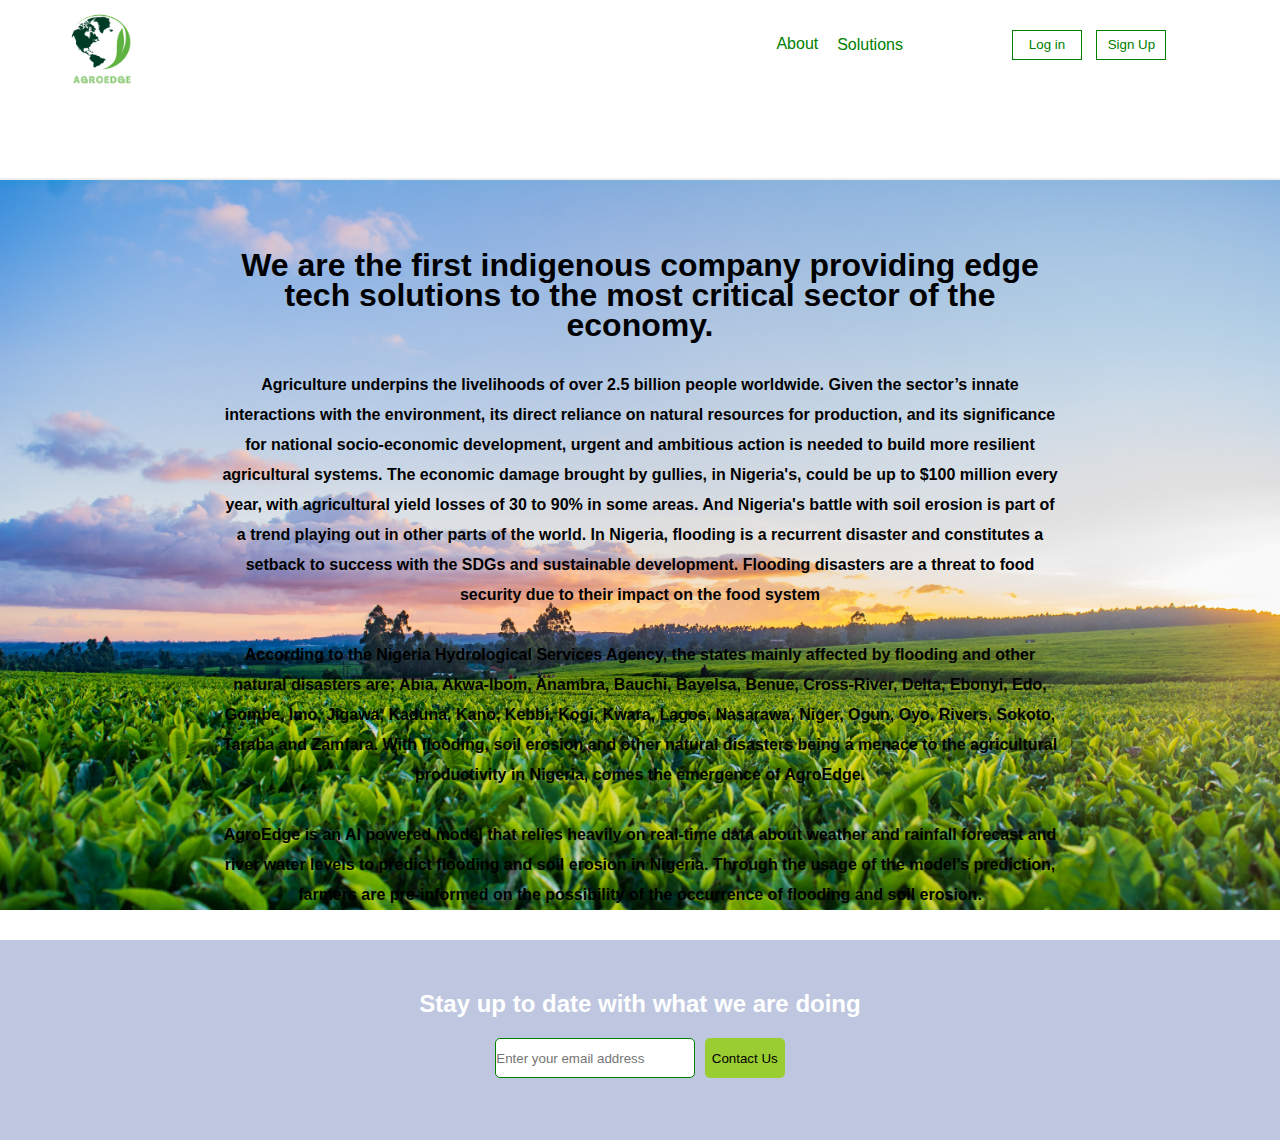
==== Frontend/about.html @ 1a963ea5 "hacklab project commit" ====
<!DOCTYPE html>
<html lang="en">
<head>
    <meta charset="UTF-8">
    <meta http-equiv="X-UA-Compatible" content="IE=edge">
    <meta name="viewport" content="width=device-width, initial-scale=1.0">
    <title>AgroEdge | About</title>
    <link rel="stylesheet" href="Styles/style.css">

    <Script src="Scripts/script.js" async></Script>
</head>
<body>
    
    <header id="header">
        <div class="logo">
           <a href="index.html"><img src="images/Agroedge.png" alt="logo" width="100px" height="90px"> </a> 
        </div>
        <div class="nav">
            <ul>
                <a href="About.html"> <li>About</li></a> 
                <a href="Solutions.html"><li>Solutions</li></a> 
            </ul>
            <button><a href="login.html"> Log in </a> </button>
            <button><a href="login.html"> Sign Up </a> </button>
        </div>
    </header>

    <div class="dummy"></div>
    <section class="about">

        <div class="container">
        <h1>We are the first indigenous company providing edge tech solutions to the most critical sector of the
            economy. 
        </h1>

        <p>Agriculture underpins the livelihoods of over 2.5 billion people worldwide. Given the sector’s innate interactions with the environment, its direct reliance on natural resources for production, and its significance for national socio-economic development, urgent and ambitious action is needed to build more resilient agricultural systems.
The economic damage brought by gullies, in Nigeria's, could be up to $100 million every year, with agricultural yield losses of 30 to 90% in some areas. And Nigeria's battle with soil erosion is part of a trend playing out in other parts of the world.  In Nigeria, flooding is a recurrent disaster and constitutes a setback to success with the SDGs and sustainable development. Flooding disasters are a threat to food security due to their impact on the food system

<p>
According to the Nigeria Hydrological Services Agency, the states mainly affected by flooding and other natural disasters are; Abia, Akwa-Ibom, Anambra, Bauchi, Bayelsa, Benue, Cross-River, Delta, Ebonyi, Edo, Gombe, Imo, Jigawa, Kaduna, Kano, Kebbi, Kogi, Kwara, Lagos, Nasarawa, Niger,  Ogun, Oyo, Rivers, Sokoto, Taraba and Zamfara.
With flooding, soil erosion and other natural disasters being a menace to the agricultural productivity in Nigeria, comes the emergence of AgroEdge.</p>

<p>
AgroEdge is an AI powered model that relies heavily on real-time data about weather and rainfall forecast and river water levels to predict flooding and soil erosion in Nigeria.
Through the usage of the model’s prediction, farmers are pre-informed on the possibility of the occurrence of flooding and soil erosion. </p>
        </p>

        </div>
    </section>

    <footer id="footer">

        <div class="top_">
        <h2>Stay up to date with what we are doing</h2>
        <input type="text" name="" placeholder="Enter your email address" id="input"> <button id="contact">Contact Us</button>
    </div>

    <div class="bottom_">
    </div>
    </footer>
</body>
</html>
---- Frontend/Styles/style.css ----
* , *::before, *::after {
    box-sizing: border-box;
    padding: 0;
    margin: 0;
}

body {
    font-family: -apple-system, BlinkMacSystemFont, 'Segoe UI', 'Roboto', 'Oxygen',
    'Ubuntu', 'Cantarell', 'Fira Sans', 'Droid Sans', 'Helvetica Neue',
    sans-serif;
  -webkit-font-smoothing: antialiased;
  -moz-osx-font-smoothing: grayscale;
}

header {
    width: 100%;
    height: 20vh;
    color: green;
    background-color: #fff;
    display: flex;
    padding: 30px;
    border-bottom: 2px inset;
    position: fixed;
  top: 0%;
  transition: top 0.3s; 
}
.dummy {
    width: 100%;
    height: 20vh;
}

header .logo {
    flex-basis: 60%;
    position: relative;
    top: -25px;
}
.header .nav {
    float: right;
}
.nav button {
  position: relative;
  left: 240px;
  top: -30px;
  width: 70px;
  height: 30px;
  white-space: nowrap;
  margin-left: 10px;
  background-color: #fff;
  border: 1px solid green;
}
.nav button:hover {
    background-color: seagreen;
    border: none;
    color: #fff;
}
ul {
    display: flex;
    /* position: absolute;
    left: 20%; */
    width: 90%;
    white-space: nowrap;
}
li {
    list-style-type: none;
    margin: 2%;
    margin-left: 10px;
    display: inline-block;
}
li:hover {
    color: darkgreen;
    border-bottom: 1.5px solid green;
}
a {
    text-decoration: none;
    margin: 3%;
    color: green;
}

/** First Section **/
.welcome {
    margin-top: 0.2px;
    height: 90vh;
    width: 100%;
    background-image: url('../images/large-green-rice-field-with-green-rice-plants-rows.jpg');
    background-size: cover;
}

.welcome h1 {
    color: #fff;
    margin: auto;
    text-align: center;
    font-size: xxx-large;
    position: relative;
    font-weight: bolder;
    top: 100px;
    letter-spacing: 8px;
}
.welcome p {
    color: #fff;
    margin: auto;
    text-align: center;
    position: relative;
    top: 140px;
    font-size: larger;
    font-weight: 900;
    line-height: 40px;
    letter-spacing: 3px;
}

.show {
    display: block;
}
.hide {
    display: none;
}

/***Second Section **/

#sec-section {
    height: 250px;
    text-align: center;
    line-height: 35px;
    padding-top: 40px;
}
#sec-section button{
    width: 100px;
    height: 30px;
    margin: 30px;
    color: #fff;
    background-color: yellowgreen;
    border: none;
    border-radius: 10px;
    cursor: pointer;
}


/** Third Section **/
#third-section {
    height: 500px;
    background-image: url('../images/WhatsApp\ Image\ 2022-06-11\ at\ 6.59.58\ AM.jpeg');
    background-size: cover;
    text-align: center;
    color: #fff;
    padding-top: 180px;
}
#third-section button {
    width: 100px;
    height: 30px;
    margin: 30px;
    margin-left: 120px;
    color: #fff;
    background-color: yellowgreen;
    border: none;
    border-radius: 10px;
    cursor: pointer;
}

/**Footer Styles **/


footer {
    height: 200px;
    margin: 0;
    padding: 0;
    background-color: rgb(190, 199, 223);
color: #fff;
}

footer .top_ {
text-align: center;
height: 80%;
}
footer .top_ h2 {
    position: relative;
    top: 50px;
}
footer .top_ #input, #contact {
    position: relative;
    top: 70px;

}
#input {
    height: 40px;
    width: 200px;
    border: none;
    border: 1px solid green;
    border-radius: 5px;
    margin-right: 5px;
}
#contact {
    height: 40px;
    width: 80px; 
    position: relative;
    background-color: yellowgreen;
    cursor: pointer;
    border: none;
    border-radius: 5px;
}


/***About Page Styles ***/
.about {
    padding-top: 40px;
    background-image: url('../images/About_background.jpg');
    background-size: cover;
    color: black;
    font-weight: 700;
}

.about .container {
    width: 70%;
    text-align: center;
    margin: auto;
    line-height: 30px;
}
.about h1 {
    margin: 30px;
}
.about  p {
    font-weight: 600;
    margin: 30px;
}
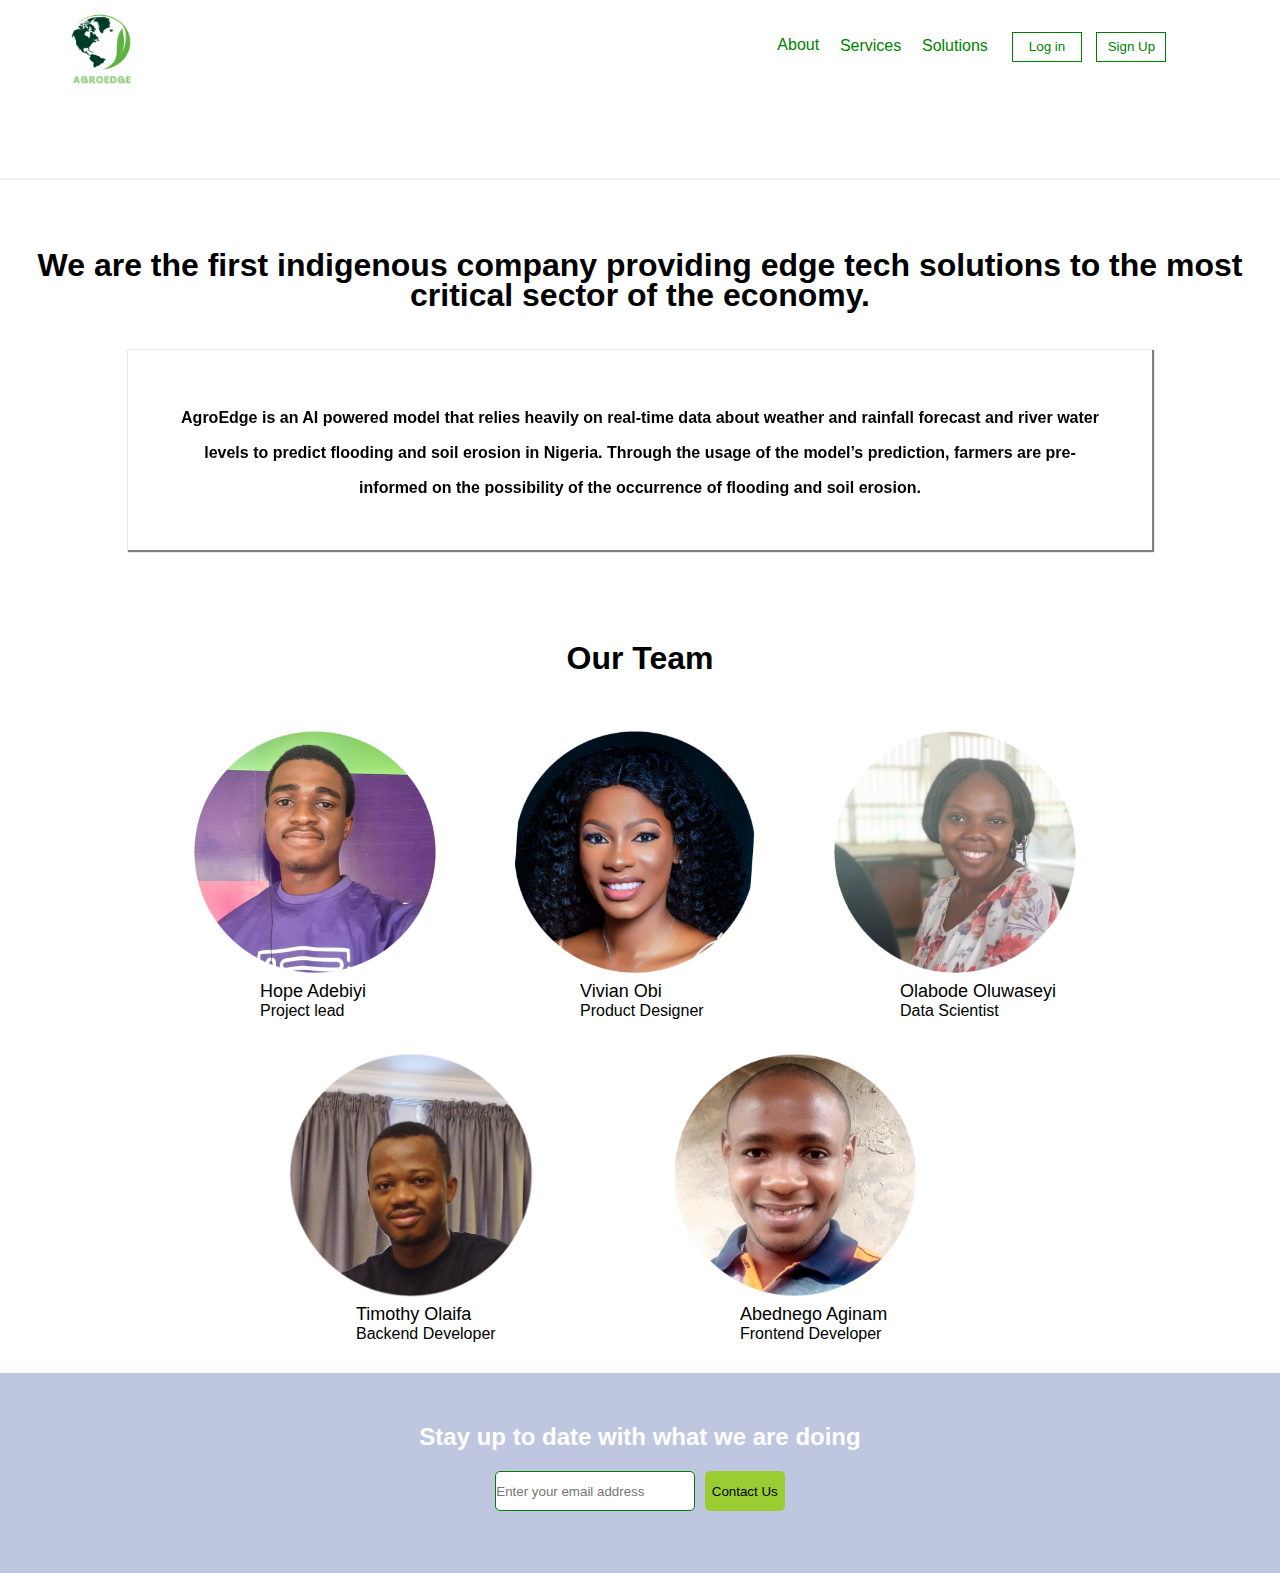
==== commit 4c8044ec: "first upload" ====
--- a/Frontend/about.html
+++ b/Frontend/about.html
@@ -17,7 +17,8 @@
         </div>
         <div class="nav">
             <ul>
-                <a href="About.html"> <li>About</li></a> 
+                <a href="about.html"> <li>About</li></a> 
+                <a href="services.html"> <li>Services</li></a> 
                 <a href="Solutions.html"><li>Solutions</li></a> 
             </ul>
             <button><a href="login.html"> Log in </a> </button>
@@ -33,19 +34,58 @@
             economy. 
         </h1>
 
-        <p>Agriculture underpins the livelihoods of over 2.5 billion people worldwide. Given the sector’s innate interactions with the environment, its direct reliance on natural resources for production, and its significance for national socio-economic development, urgent and ambitious action is needed to build more resilient agricultural systems.
-The economic damage brought by gullies, in Nigeria's, could be up to $100 million every year, with agricultural yield losses of 30 to 90% in some areas. And Nigeria's battle with soil erosion is part of a trend playing out in other parts of the world.  In Nigeria, flooding is a recurrent disaster and constitutes a setback to success with the SDGs and sustainable development. Flooding disasters are a threat to food security due to their impact on the food system
 
-<p>
-According to the Nigeria Hydrological Services Agency, the states mainly affected by flooding and other natural disasters are; Abia, Akwa-Ibom, Anambra, Bauchi, Bayelsa, Benue, Cross-River, Delta, Ebonyi, Edo, Gombe, Imo, Jigawa, Kaduna, Kano, Kebbi, Kogi, Kwara, Lagos, Nasarawa, Niger,  Ogun, Oyo, Rivers, Sokoto, Taraba and Zamfara.
-With flooding, soil erosion and other natural disasters being a menace to the agricultural productivity in Nigeria, comes the emergence of AgroEdge.</p>
-
+<div class="card">
 <p>
 AgroEdge is an AI powered model that relies heavily on real-time data about weather and rainfall forecast and river water levels to predict flooding and soil erosion in Nigeria.
 Through the usage of the model’s prediction, farmers are pre-informed on the possibility of the occurrence of flooding and soil erosion. </p>
         </p>
+    </div>
+        </div>
+    </section>
 
+
+    <section class="team">
+        <h1>Our Team</h1>
+
+        <div class="row-1">
+            <div class="img-cont">
+            <img src="images/Team VOATH pics/Hope Adebiyi.png" alt="">
+            <p>Hope Adebiyi</p>
+            <small>Project lead</small>
         </div>
+
+        <div class="img-cont">
+            <img src="images/Team VOATH pics/Obi Vivian Ifunanyachukwu.png" alt="">
+            <p>Vivian Obi</p>
+            <small>Product Designer</small>
+        </div>
+
+        <div class="img-cont">
+            <img src="images/Team VOATH pics/Olabode Oluwaseyi.png" alt="">
+            <p>Olabode Oluwaseyi</p>
+            <small>Data Scientist</small>
+        </div>
+        </div>
+
+
+        <div class="row-2">
+
+            <div class="img-cont">
+            <img src="images/Team VOATH pics/Timothy Olaifa.png" alt="">
+            <p>Timothy Olaifa</p>
+            <small>Backend Developer</small>
+        </div>
+
+        <div class="img-cont">
+            <img src="images/Team VOATH pics/Abednego Aginam.png" alt="">
+            <p>Abednego Aginam</p>
+            <small>Frontend Developer</small>
+        </div>
+        </div>
+       
+
+
     </section>
 
     <footer id="footer">
--- a/Frontend/Styles/style.css
+++ b/Frontend/Styles/style.css
@@ -2,6 +2,10 @@
     box-sizing: border-box;
     padding: 0;
     margin: 0;
+}
+
+html {
+    scroll-behavior: smooth;
 }
 
 body {
@@ -48,7 +52,7 @@
   background-color: #fff;
   border: 1px solid green;
 }
-.nav button:hover {
+button:hover {
     background-color: seagreen;
     border: none;
     color: #fff;
@@ -124,13 +128,25 @@
 }
 #sec-section button{
     width: 100px;
-    height: 30px;
+    height: 40px;
     margin: 30px;
     color: #fff;
     background-color: yellowgreen;
     border: none;
     border-radius: 10px;
     cursor: pointer;
+}
+
+#sec-section button:hover {
+    background-color:green;
+}
+
+#sec-section h1 {
+    font-size: xx-large;
+    margin-bottom: 10px;
+}
+#sec-section p {
+    font-size: large;
 }
 
 
@@ -145,14 +161,22 @@
 }
 #third-section button {
     width: 100px;
-    height: 30px;
+    height: 40px;
     margin: 30px;
-    margin-left: 120px;
     color: #fff;
     background-color: yellowgreen;
     border: none;
     border-radius: 10px;
     cursor: pointer;
+}
+#third-section h1 {
+    font-size: xx-large;
+    margin-bottom: 10px;
+}
+
+#third-section button:hover {
+    background-color:green;
+   
 }
 
 /**Footer Styles **/
@@ -198,17 +222,18 @@
 }
 
 
-/***About Page Styles ***/
+
+/***About Styles ***/
 .about {
     padding-top: 40px;
-    background-image: url('../images/About_background.jpg');
+    /* background-image: url('../images/About_background.jpg'); */
     background-size: cover;
     color: black;
     font-weight: 700;
 }
 
 .about .container {
-    width: 70%;
+    width: 100%;
     text-align: center;
     margin: auto;
     line-height: 30px;
@@ -219,4 +244,62 @@
 .about  p {
     font-weight: 600;
     margin: 30px;
+}
+
+.card {
+    width: 80%;
+    margin: auto;
+    height: 200px;
+    padding: 20px;
+    text-align: center;
+    border: 1px solid grey;
+    background-color: #fff;
+    box-shadow: 1px 1px 1px 1px grey;
+    border: none;
+    line-height: 35px;
+    position: relative;
+    bottom: 10px;
+    top: 10px;
+}
+
+.team img {
+    width: 250px;
+    height: 250px;
+}
+
+.team {
+ margin-top: 100px;
+}
+
+.team h1 {
+    margin: auto;
+    text-align: center;
+    margin-bottom: 50px;
+    font-size: xx-large;
+}
+.team p {
+    margin-left: 70px;
+    font-size: large;
+    font-weight: 500;
+}
+.team small{
+    font-size: medium;
+    margin-left: 70px;
+}
+.row-1, .row-2 {
+    display: flex;
+    width: 100%;
+    margin: auto;
+    align-items: center;
+    justify-content: center;
+    margin-left: 30px;
+    margin-bottom: 30px;
+}
+
+.row-1 .img-cont {
+    width: 25%;
+    
+}
+.row-2 .img-cont {
+    width: 30%;
 }